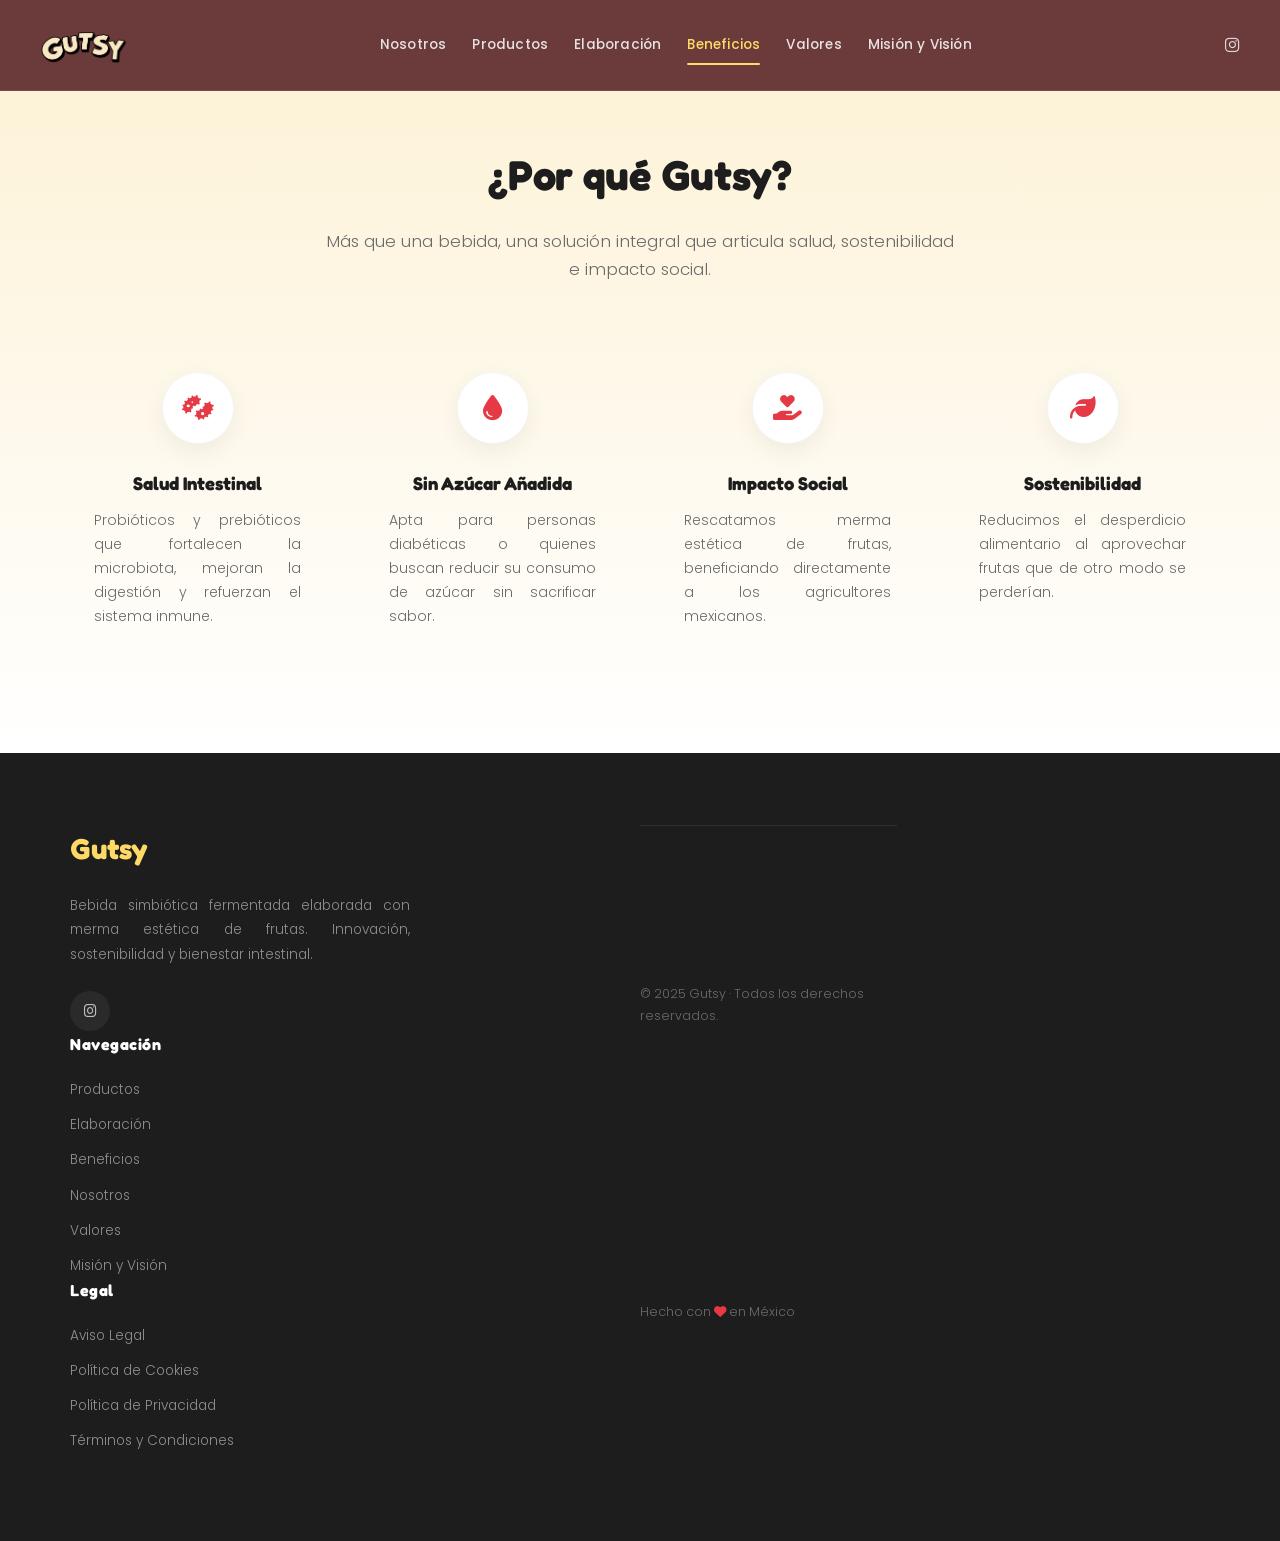
==== beneficios.html @ 9790ec5c "Carga de arcchivos" ====
<!DOCTYPE html>
<html lang="es" class="no-js">
<head>
    <meta charset="UTF-8" />
    <meta name="viewport" content="width=device-width, initial-scale=1, maximum-scale=1, user-scalable=0">
    <meta name="theme-color" content="#6B3A3A"/>
    <title>GUTSY | Beneficios</title>
    <meta name="description" content="Descubre los beneficios de las bebidas simbióticas fermentadas de Gutsy.">
    <link rel="icon" type="image/png" href="Img/Icono.png">

    <link rel="preconnect" href="https://fonts.googleapis.com">
    <link rel="preconnect" href="https://fonts.gstatic.com" crossorigin>
    <link href="https://fonts.googleapis.com/css2?family=Poppins:wght@300;400;500;600;700&family=Fredoka+One&display=swap" rel="stylesheet">
    <link rel="stylesheet" href="https://cdnjs.cloudflare.com/ajax/libs/font-awesome/6.5.0/css/all.min.css">
    <link rel="stylesheet" href="style/estilos.css">
</head>
<body>

    <div id="top"></div>

    <!-- ===== HEADER ===== -->
    <header class="header" id="header">
        <div class="header-inner">
            <a href="index.html" class="logo-left">
                <img src="Img/Logotipo.png" alt="Gutsy" class="logo-img">
            </a>

            <nav class="nav-main">
                <a href="nosotros.html">Nosotros</a>
                <a href="productos.html">Productos</a>
                <a href="elaboracion.html">Elaboración</a>
                <a href="beneficios.html" class="active">Beneficios</a>
                <a href="valores.html">Valores</a>
                <a href="mision-vision.html">Misión y Visión</a>
            </nav>

            <div class="nav-icons">
                <a href="https://www.instagram.com/TU_USUARIO" target="_blank" rel="noopener" aria-label="Instagram"><i class="fab fa-instagram"></i></a>
                <!-- <a href="https://www.tiktok.com/@TU_USUARIO" target="_blank" rel="noopener" aria-label="TikTok"><i class="fab fa-tiktok"></i></a>
                <a href="https://www.facebook.com/TU_PAGINA" target="_blank" rel="noopener" aria-label="Facebook"><i class="fab fa-facebook-f"></i></a> -->
                <button class="menu-toggle" id="menuToggle" aria-label="Menú">
                    <i class="fas fa-bars"></i>
                </button>
            </div>
        </div>
    </header>

    <!-- Mobile Nav -->
    <nav class="nav-mobile" id="navMobile">
        <a href="nosotros.html">Nosotros</a>
        <a href="productos.html">Productos</a>
        <a href="elaboracion.html">Elaboración</a>
        <a href="beneficios.html" class="active">Beneficios</a>
        <a href="valores.html">Valores</a>
        <a href="mision-vision.html">Misión y Visión</a>
    </nav>

    <!-- ===== BENEFICIOS ===== -->
    <section class="section beneficios page-section">
        <div class="section-inner">
            <h2 class="section-title">¿Por qué Gutsy?</h2>
            <p class="section-subtitle">Más que una bebida, una solución integral que articula salud, sostenibilidad e impacto social.</p>

            <div class="beneficios-grid">
                <div class="beneficio-item fade-in">
                    <div class="beneficio-icon"><i class="fas fa-bacteria"></i></div>
                    <h3>Salud Intestinal</h3>
                    <p>Probióticos y prebióticos que fortalecen la microbiota, mejoran la digestión y refuerzan el sistema inmune.</p>
                </div>

                <div class="beneficio-item fade-in">
                    <div class="beneficio-icon"><i class="fas fa-droplet"></i></div>
                    <h3>Sin Azúcar Añadida</h3>
                    <p>Apta para personas diabéticas o quienes buscan reducir su consumo de azúcar sin sacrificar sabor.</p>
                </div>

                <div class="beneficio-item fade-in">
                    <div class="beneficio-icon"><i class="fas fa-hand-holding-heart"></i></div>
                    <h3>Impacto Social</h3>
                    <p>Rescatamos merma estética de frutas, beneficiando directamente a los agricultores mexicanos.</p>
                </div>

                <div class="beneficio-item fade-in">
                    <div class="beneficio-icon"><i class="fas fa-leaf"></i></div>
                    <h3>Sostenibilidad</h3>
                    <p>Reducimos el desperdicio alimentario al aprovechar frutas que de otro modo se perderían.</p>
                </div>
            </div>
        </div>
    </section>

    <!-- ===== FOOTER ===== -->
    <footer class="footer">
        <div class="footer-inner">
            <div class="footer-grid">
                <div class="footer-brand">
                    <h3 style="font-family: var(--font-display); font-size: 1.8rem; color: var(--gutsy-yellow);">Gutsy</h3>
                    <p>Bebida simbiótica fermentada elaborada con merma estética de frutas. Innovación, sostenibilidad y bienestar intestinal.</p>
                    <div class="footer-social">
                        <a href="https://www.instagram.com/TU_USUARIO" target="_blank" rel="noopener" aria-label="Instagram"><i class="fab fa-instagram"></i></a>
                        <!-- <a href="https://www.tiktok.com/@TU_USUARIO" target="_blank" rel="noopener" aria-label="TikTok"><i class="fab fa-tiktok"></i></a>
                        <a href="https://www.facebook.com/TU_PAGINA" target="_blank" rel="noopener" aria-label="Facebook"><i class="fab fa-facebook-f"></i></a>
                    </div> -->
                </div>

                <div>
                    <h4>Navegación</h4>
                    <div class="footer-links">
                        <a href="productos.html">Productos</a>
                        <a href="elaboracion.html">Elaboración</a>
                        <a href="beneficios.html">Beneficios</a>
                        <a href="nosotros.html">Nosotros</a>
                        <a href="valores.html">Valores</a>
                        <a href="mision-vision.html">Misión y Visión</a>
                    </div>
                </div>

                <div>
                    <h4>Legal</h4>
                    <div class="footer-links">
                        <a href="#">Aviso Legal</a>
                        <a href="#">Política de Cookies</a>
                        <a href="#">Política de Privacidad</a>
                        <a href="#">Términos y Condiciones</a>
                    </div>
                </div>
            </div>

            <div class="footer-bottom">
                <span>© 2025 Gutsy · Todos los derechos reservados.</span>
                <span>Hecho con <i class="fas fa-heart" style="color: var(--gutsy-red);"></i> en México</span>
            </div>
        </div>
    </footer>

    <button class="scroll-top" id="scrollTop" aria-label="Volver arriba">
        <i class="fas fa-chevron-up"></i>
    </button>

    <script>
        const menuToggle = document.getElementById('menuToggle');
        const navMobile = document.getElementById('navMobile');

        menuToggle.addEventListener('click', () => {
            navMobile.classList.toggle('active');
            const icon = menuToggle.querySelector('i');
            if (navMobile.classList.contains('active')) {
                icon.classList.remove('fa-bars');
                icon.classList.add('fa-times');
            } else {
                icon.classList.remove('fa-times');
                icon.classList.add('fa-bars');
            }
        });

        const scrollTop = document.getElementById('scrollTop');
        window.addEventListener('scroll', () => {
            if (window.scrollY > 400) scrollTop.classList.add('visible');
            else scrollTop.classList.remove('visible');
        });
        scrollTop.addEventListener('click', () => window.scrollTo({ top: 0, behavior: 'smooth' }));

        const header = document.getElementById('header');
        window.addEventListener('scroll', () => {
            if (window.scrollY > 50) header.style.boxShadow = '0 4px 30px rgba(0,0,0,0.2)';
            else header.style.boxShadow = 'none';
        });

        const fadeElements = document.querySelectorAll('.fade-in');
        const fadeObserver = new IntersectionObserver((entries) => {
            entries.forEach(entry => {
                if (entry.isIntersecting) {
                    entry.target.classList.add('visible');
                    fadeObserver.unobserve(entry.target);
                }
            });
        }, { threshold: 0.1, rootMargin: '0px 0px -50px 0px' });
        fadeElements.forEach(el => fadeObserver.observe(el));
    </script>

</body>
</html>
---- style/estilos.css ----
/* ===== RESET Y VARIABLES ===== */
* {
    margin: 0;
    padding: 0;
    box-sizing: border-box;
}

:root {
    --gutsy-yellow: #FFD966;
    --gutsy-yellow-light: #fcecbb;
    --gutsy-red: #E63946;
    --gutsy-red-dark: #C1121F;
    --gutsy-orange: #F4A261;
    --gutsy-green: #2A9D8F;
    --gutsy-dark: #1D1D1D;
    --gutsy-gray: #4A4A4A;
    --gutsy-gray-light: #6B6B6B;
    --gutsy-cream: #fdf1d3;
    --gutsy-white: #FFFFFF;
    --gutsy-brown: #6B3A3A;
    --font-display: 'Fredoka One', cursive;
    --font-body: 'Poppins', sans-serif;
}

html {
    scroll-behavior: smooth;
}

body {
    font-family: var(--font-body);
    color: var(--gutsy-dark);
    background-color: var(--gutsy-white);
    overflow-x: hidden;
    line-height: 1.7;
    font-weight: 400;
}

p {
    text-align: justify;
    text-justify: inter-word;
}

img {
    max-width: 100%;
    height: auto;
    display: block;
}

a {
    text-decoration: none;
    color: inherit;
}

ul {
    list-style: none;
}

/* ===== HEADER ===== */
.header {
    position: fixed;
    top: 0;
    left: 0;
    width: 100%;
    z-index: 1000;
    background-color: var(--gutsy-brown);
    transition: all 0.3s ease;
    border-bottom: 1px solid rgba(255, 255, 255, 0.08);
}

.header-inner {
    max-width: 1400px;
    margin: 0 auto;
    padding: 0 40px;
    display: flex;
    align-items: center;
    justify-content: space-between;
    height: 90px;
    gap: 32px;
}

.logo-left {
    display: flex;
    align-items: center;
    flex-shrink: 0;
}

.logo-img {
    height: 65px;
    width: auto;
    transition: height 0.3s ease;
}

.nav-main {
    display: flex;
    align-items: center;
    gap: 26px;
    flex: 1;
    justify-content: center;
}

.nav-main a {
    font-weight: 500;
    font-size: 0.85rem;
    color: rgba(255, 255, 255, 0.85);
    transition: color 0.3s;
    position: relative;
    letter-spacing: 0.2px;
    white-space: nowrap;
    padding: 8px 0;
}

.nav-main a::after {
    content: '';
    position: absolute;
    bottom: 0;
    left: 0;
    width: 0;
    height: 2px;
    background-color: var(--gutsy-yellow);
    border-radius: 2px;
    transition: width 0.3s;
}

.nav-main a:hover::after,
.nav-main a.active::after {
    width: 100%;
}

.nav-main a:hover,
.nav-main a.active {
    color: var(--gutsy-yellow);
}

.nav-icons {
    display: flex;
    align-items: center;
    gap: 16px;
    flex-shrink: 0;
}

.nav-icons a {
    font-size: 1.05rem;
    color: rgba(255, 255, 255, 0.8);
    transition: color 0.3s, transform 0.3s;
    padding: 8px 0;
}

.nav-icons a:hover {
    color: var(--gutsy-yellow);
    transform: scale(1.1);
}

.menu-toggle {
    display: none;
    background: none;
    border: none;
    font-size: 1.4rem;
    color: #FFFFFF;
    cursor: pointer;
}

.nav-mobile {
    display: none;
    position: fixed;
    top: 90px;
    left: 0;
    width: 100%;
    background-color: var(--gutsy-brown);
    padding: 32px;
    box-shadow: 0 20px 40px rgba(0, 0, 0, 0.2);
    flex-direction: column;
    gap: 8px;
    z-index: 999;
}

.nav-mobile.active {
    display: flex;
}

.nav-mobile a {
    font-weight: 500;
    font-size: 1rem;
    padding: 14px 0;
    border-bottom: 1px solid rgba(255, 255, 255, 0.08);
    color: rgba(255, 255, 255, 0.85);
    transition: color 0.3s;
}

.nav-mobile a:hover,
.nav-mobile a.active {
    color: var(--gutsy-yellow);
}

.nav-mobile a:last-child {
    border-bottom: none;
}

/* ===== CARRUSEL HERO ===== */
.hero-carrusel {
    margin-top: 90px;
    position: relative;
    width: 100%;
    height: calc(100vh - 90px);
    min-height: 600px;
    max-height: 800px;
    overflow: hidden;
    background: var(--gutsy-red);
}

.slides-container {
    position: relative;
    width: 100%;
    height: 100%;
}

.slide {
    position: absolute;
    top: 0;
    left: 0;
    width: 100%;
    height: 100%;
    opacity: 0;
    visibility: hidden;
    transition: opacity 0.8s ease, visibility 0.8s ease;
    display: grid;
    grid-template-columns: 1fr 1fr;
    align-items: center;
    padding: 0 80px;
    gap: 60px;
}

.slide.active {
    opacity: 1;
    visibility: visible;
    z-index: 2;
}

.slide:nth-child(1) { background: linear-gradient(135deg, #E76F51 0%, #6B3A3A 100%); }
.slide:nth-child(2) { background: linear-gradient(135deg, #F4B942 0%, #E76F51 100%); }
.slide:nth-child(3) { background: linear-gradient(135deg, #5AA88E 0%, #2E5A4A 100%); }
.slide:nth-child(4) { background: linear-gradient(135deg, #fcda95 5%, #F4B942 100%); }

.slide-image {
    display: flex;
    align-items: center;
    justify-content: center;
    position: relative;
    z-index: 2;
    height: 100%;
    padding: 40px 0;
}

.slide-image img {
    max-height: 90%;
    max-width: 95%;
    width: auto;
    height: auto;
    object-fit: contain;
    filter: drop-shadow(0 30px 60px rgba(0, 0, 0, 0.35));
    border-radius: 12px;
    animation: floatImage 4s ease-in-out infinite;
}

@keyframes floatImage {
    0%, 100% { transform: translateY(0); }
    50% { transform: translateY(-12px); }
}

.slide-content {
    color: var(--gutsy-white);
    position: relative;
    z-index: 2;
    max-width: 520px;
}

.slide-content .slide-tag {
    display: inline-block;
    background: rgba(255, 255, 255, 0.2);
    backdrop-filter: blur(10px);
    padding: 8px 20px;
    border-radius: 50px;
    font-size: 0.75rem;
    font-weight: 600;
    letter-spacing: 1.5px;
    text-transform: uppercase;
    margin-bottom: 24px;
    border: 1px solid rgba(255, 255, 255, 0.25);
}

.slide-content h2 {
    font-family: var(--font-display);
    font-size: clamp(2rem, 3.5vw, 3.2rem);
    line-height: 1.15;
    margin-bottom: 20px;
    text-shadow:
        0 2px 4px rgba(0, 0, 0, 0.25),
        0 4px 12px rgba(0, 0, 0, 0.15);
}

.slide-content p {
    font-size: 1.05rem;
    line-height: 1.7;
    margin-bottom: 32px;
    opacity: 1;
    font-weight: 400;
    text-shadow: 0 1px 3px rgba(0, 0, 0, 0.25);
}

.slide-link {
    display: inline-flex;
    align-items: center;
    gap: 10px;
    font-weight: 600;
    font-size: 0.95rem;
    color: var(--gutsy-white);
    border-bottom: 2px solid var(--gutsy-white);
    padding-bottom: 4px;
    transition: all 0.3s;
}

.slide-link i {
    transition: transform 0.3s;
}

.slide-link:hover i {
    transform: translateX(6px);
}

.slide-link:hover {
    gap: 16px;
}

.carrusel-nav {
    position: absolute;
    bottom: 40px;
    left: 50%;
    transform: translateX(-50%);
    display: flex;
    align-items: center;
    gap: 24px;
    z-index: 10;
}

.carrusel-arrow {
    width: 48px;
    height: 48px;
    border-radius: 50%;
    background: rgba(255, 255, 255, 0.15);
    backdrop-filter: blur(10px);
    border: 1px solid rgba(255, 255, 255, 0.3);
    color: var(--gutsy-white);
    font-size: 1rem;
    cursor: pointer;
    display: flex;
    align-items: center;
    justify-content: center;
    transition: all 0.3s;
}

.carrusel-arrow:hover {
    background: var(--gutsy-white);
    color: var(--gutsy-dark);
    transform: scale(1.1);
}

.carrusel-dots {
    display: flex;
    gap: 12px;
    align-items: center;
}

.dot {
    width: 10px;
    height: 10px;
    border-radius: 50%;
    background: rgba(255, 255, 255, 0.4);
    cursor: pointer;
    transition: all 0.3s;
    border: none;
    padding: 0;
}

.dot.active {
    background: var(--gutsy-white);
    width: 32px;
    border-radius: 6px;
}

.dot:hover {
    background: rgba(255, 255, 255, 0.8);
}

/* ===== SECCIONES ===== */
.section {
    padding: 100px 32px;
    scroll-margin-top: 90px;
}

.section-inner {
    max-width: 1140px;
    margin: 0 auto;
}

.section-title {
    font-family: var(--font-display);
    font-size: clamp(1.8rem, 3.5vw, 2.6rem);
    color: var(--gutsy-dark);
    text-align: center;
    margin-bottom: 16px;
    letter-spacing: -0.3px;
}

.section-subtitle {
    text-align: center;
    color: var(--gutsy-gray-light);
    font-size: 1.05rem;
    max-width: 640px;
    margin: 0 auto 64px;
    font-weight: 300;
    line-height: 1.7;
}

/* Página con padding superior para el header fijo */
.page-section {
    padding-top: 140px;
}

/* ===== PRODUCTOS ===== */
.productos {
    background-color: var(--gutsy-white);
}

.productos-grid {
    display: grid;
    grid-template-columns: repeat(auto-fit, minmax(300px, 1fr));
    gap: 32px;
    max-width: 1000px;
    margin: 0 auto;
}

.producto-card {
    background: var(--gutsy-cream);
    border-radius: 20px;
    padding: 48px 32px;
    text-align: center;
    transition: all 0.3s;
    border: 2px solid transparent;
}

.producto-card:hover {
    transform: translateY(-8px);
    border-color: var(--gutsy-yellow);
    box-shadow: 0 20px 50px rgba(0, 0, 0, 0.1);
}

.producto-imagen {
    width: 160px;
    height: 160px;
    margin: 0 auto 24px;
    display: block;
    object-fit: contain;
    transition: transform 0.4s ease;
}

.producto-card:hover .producto-imagen {
    transform: scale(1.1) rotate(-3deg);
}

.producto-card h3 {
    font-family: var(--font-display);
    font-size: 1.6rem;
    margin-bottom: 12px;
    color: var(--gutsy-dark);
}

.producto-card p {
    font-size: 0.95rem;
    color: var(--gutsy-gray-light);
    line-height: 1.8;
    font-weight: 300;
}

/* ===== BENEFICIOS ===== */
.beneficios {
    background: linear-gradient(180deg, var(--gutsy-cream) 0%, var(--gutsy-white) 100%);
}

.beneficios-grid {
    display: grid;
    grid-template-columns: repeat(auto-fit, minmax(240px, 1fr));
    gap: 40px;
}

.beneficio-item {
    text-align: center;
    padding: 24px;
}

.beneficio-icon {
    width: 72px;
    height: 72px;
    background: var(--gutsy-white);
    border-radius: 50%;
    display: flex;
    align-items: center;
    justify-content: center;
    margin: 0 auto 24px;
    font-size: 1.6rem;
    color: var(--gutsy-red);
    box-shadow: 0 8px 24px rgba(0, 0, 0, 0.06);
    border: 1px solid rgba(0, 0, 0, 0.04);
}

.beneficio-item h3 {
    font-family: var(--font-display);
    font-size: 1.15rem;
    margin-bottom: 10px;
    color: var(--gutsy-dark);
}

.beneficio-item p {
    font-size: 0.88rem;
    color: var(--gutsy-gray-light);
    line-height: 1.7;
    font-weight: 300;
}

/* ===== ELABORACIÓN ===== */
.elaboracion {
    background-color: var(--gutsy-white);
}

.elaboracion-grid {
    display: grid;
    grid-template-columns: repeat(auto-fit, minmax(240px, 1fr));
    gap: 32px;
    position: relative;
}

.paso-card {
    background: var(--gutsy-cream);
    border-radius: 18px;
    padding: 40px 28px;
    text-align: center;
    position: relative;
    transition: all 0.3s;
    border-top: 4px solid var(--gutsy-yellow);
}

.paso-card:hover {
    transform: translateY(-6px);
    box-shadow: 0 16px 40px rgba(0, 0, 0, 0.08);
}

.paso-numero {
    position: absolute;
    top: -20px;
    left: 50%;
    transform: translateX(-50%);
    width: 48px;
    height: 48px;
    background: var(--gutsy-red);
    color: var(--gutsy-white);
    border-radius: 50%;
    display: flex;
    align-items: center;
    justify-content: center;
    font-family: var(--font-display);
    font-size: 1.3rem;
    box-shadow: 0 6px 20px rgba(230, 57, 70, 0.3);
}

.paso-imagen {
    width: 100%;
    height: 140px;
    margin: 0 auto 20px;
    display: flex;
    align-items: center;
    justify-content: center;
    overflow: hidden;
    border-radius: 12px;
}

.paso-imagen img {
    max-width: 100%;
    max-height: 100%;
    width: auto;
    height: auto;
    object-fit: contain;
    display: block;
    transition: transform 0.4s ease;
}

.paso-card:hover .paso-imagen img {
    transform: scale(1.06);
}

.paso-card h3 {
    font-family: var(--font-display);
    font-size: 1.2rem;
    margin-bottom: 12px;
    color: var(--gutsy-dark);
}

.paso-card p {
    font-size: 0.88rem;
    color: var(--gutsy-gray-light);
    line-height: 1.7;
    font-weight: 300;
}

/* ===== NOSOTROS ===== */
.nosotros {
    background-color: var(--gutsy-white);
}

.nosotros-content {
    display: grid;
    grid-template-columns: 1fr 1fr;
    gap: 72px;
    align-items: center;
}

.nosotros-text h2 {
    font-family: var(--font-display);
    font-size: 2.2rem;
    margin-bottom: 24px;
    color: var(--gutsy-dark);
    letter-spacing: -0.3px;
}

.nosotros-text p {
    color: var(--gutsy-gray-light);
    margin-bottom: 18px;
    font-size: 0.95rem;
    font-weight: 300;
    line-height: 1.8;
}

.nosotros-text .highlight {
    background: var(--gutsy-yellow-light);
    padding: 2px 8px;
    border-radius: 4px;
    font-weight: 500;
    color: var(--gutsy-dark);
}

.nosotros-img {
    background: var(--gutsy-yellow-light);
    border-radius: 20px;
    padding: 24px;
    display: flex;
    align-items: center;
    justify-content: center;
    min-height: 400px;
}

.nosotros-img img {
    max-width: 100%;
    max-height: 500px;
    border-radius: 12px;
    object-fit: contain;
}

/* ===== VALORES ===== */
.valores {
    background: linear-gradient(180deg, var(--gutsy-cream) 0%, var(--gutsy-white) 100%);
}

.valores .section-title {
    color: var(--gutsy-dark);
}

.valores-grid {
    display: grid;
    grid-template-columns: repeat(auto-fit, minmax(220px, 1fr));
    gap: 24px;
}

.valor-card {
    background: var(--gutsy-white);
    border-radius: 16px;
    padding: 32px 24px;
    text-align: center;
    border-top: 4px solid var(--gutsy-yellow);
    box-shadow: 0 8px 24px rgba(0, 0, 0, 0.05);
    transition: all 0.3s;
}

.valor-card:hover {
    transform: translateY(-6px);
    box-shadow: 0 16px 40px rgba(0, 0, 0, 0.1);
}

.valor-card i {
    font-size: 2rem;
    margin-bottom: 18px;
    color: var(--gutsy-red);
}

.valor-card h3 {
    font-family: var(--font-display);
    font-size: 1.15rem;
    margin-bottom: 10px;
    color: var(--gutsy-dark);
}

.valor-card p {
    font-size: 0.85rem;
    color: var(--gutsy-gray-light);
    line-height: 1.7;
    font-weight: 300;
}

/* ============================================================
   ===== MISIÓN / VISIÓN (estilo card con imagen superior) =====
   ============================================================ */

.mv {
    background-color: var(--gutsy-white);
}

.mv-grid {
    display: grid;
    grid-template-columns: 1fr 1fr;
    gap: 32px;
    max-width: 1000px;
    margin: 0 auto;
}

.mv-card {
    background: var(--gutsy-cream);
    border-radius: 20px;
    overflow: hidden;
    box-shadow: 0 12px 32px rgba(0, 0, 0, 0.06);
    transition: transform 0.3s ease, box-shadow 0.3s ease;
    display: flex;
    flex-direction: column;
}

.mv-card:hover {
    transform: translateY(-6px);
    box-shadow: 0 20px 48px rgba(0, 0, 0, 0.12);
}

/* Imagen superior que ocupa todo el ancho */
.mv-card-image {
    width: 100%;
    height: 240px;
    overflow: hidden;
    position: relative;
}

.mv-card-image img {
    width: 100%;
    height: 100%;
    object-fit: cover;
    object-position: center;
    display: block;
    transition: transform 0.6s ease;
}

.mv-card:hover .mv-card-image img {
    transform: scale(1.05);
}

/* Cuerpo de la card (texto) */
.mv-card-body {
    padding: 40px 36px 44px;
    flex: 1;
    display: flex;
    flex-direction: column;
}

.mv-card-body h3 {
    font-family: var(--font-display);
    font-size: 1.8rem;
    margin-bottom: 16px;
    color: var(--gutsy-dark);
    letter-spacing: -0.3px;
}

.mv-card-body p {
    color: var(--gutsy-gray-light);
    font-size: 0.95rem;
    font-weight: 300;
    line-height: 1.8;
    text-align: justify;
    text-justify: inter-word;
}

/* ===== FOOTER ===== */
.footer {
    background: var(--gutsy-dark);
    color: var(--gutsy-white);
    padding: 72px 32px 32px;
}

.footer-inner {
    max-width: 1140px;
    margin: 0 auto;
}

.footer-grid {
    display: grid;
    grid-template-columns: 2fr 1fr 1fr;
    gap: 56px;
    margin-bottom: 56px;
}

.footer-brand p {
    color: rgba(255, 255, 255, 0.5);
    font-size: 0.85rem;
    margin-top: 20px;
    max-width: 340px;
    font-weight: 300;
    line-height: 1.8;
}

.footer h4 {
    font-family: var(--font-display);
    font-size: 1rem;
    margin-bottom: 20px;
    color: var(--gutsy-white);
    letter-spacing: 0.5px;
}

.footer-links {
    display: flex;
    flex-direction: column;
    gap: 12px;
}

.footer-links a {
    color: rgba(255, 255, 255, 0.5);
    font-size: 0.85rem;
    transition: color 0.3s;
    font-weight: 300;
}

.footer-links a:hover {
    color: var(--gutsy-yellow);
}

.footer-social {
    display: flex;
    gap: 12px;
    margin-top: 24px;
}

.footer-social a {
    width: 40px;
    height: 40px;
    background: rgba(255, 255, 255, 0.06);
    border-radius: 50%;
    display: flex;
    align-items: center;
    justify-content: center;
    color: rgba(255, 255, 255, 0.7);
    transition: all 0.3s;
    font-size: 0.9rem;
}

.footer-social a:hover {
    background: var(--gutsy-yellow);
    color: var(--gutsy-dark);
    transform: translateY(-3px);
}

.footer-bottom {
    border-top: 1px solid rgba(255, 255, 255, 0.08);
    padding-top: 28px;
    display: flex;
    justify-content: space-between;
    align-items: center;
    flex-wrap: wrap;
    gap: 16px;
    font-size: 0.78rem;
    color: rgba(255, 255, 255, 0.35);
    font-weight: 300;
}

.footer-bottom a {
    color: rgba(255, 255, 255, 0.35);
    transition: color 0.3s;
}

.footer-bottom a:hover {
    color: var(--gutsy-yellow);
}

/* ===== SCROLL TOP ===== */
.scroll-top {
    position: fixed;
    bottom: 32px;
    right: 32px;
    width: 46px;
    height: 46px;
    background: var(--gutsy-brown);
    border-radius: 50%;
    display: flex;
    align-items: center;
    justify-content: center;
    color: var(--gutsy-white);
    font-size: 1rem;
    box-shadow: 0 4px 16px rgba(0, 0, 0, 0.15);
    z-index: 997;
    opacity: 0;
    visibility: hidden;
    transition: all 0.3s;
    cursor: pointer;
    border: none;
}

.scroll-top.visible {
    opacity: 1;
    visibility: visible;
}

.scroll-top:hover {
    background: var(--gutsy-yellow);
    color: var(--gutsy-dark);
    transform: translateY(-4px);
}

/* ============================================================
   ===== RESPONSIVE =====
   ============================================================ */

/* ===== TABLET GRANDE / LAPTOP PEQUEÑA (<= 1100px) ===== */
@media (max-width: 1100px) {
    .nav-main a {
        font-size: 0.75rem;
    }

    .header-inner {
        padding: 0 24px;
        gap: 16px;
    }

    .nav-main {
        gap: 16px;
    }
}

/* ===== TABLET / MÓVIL GRANDE (<= 900px) ===== */
@media (max-width: 900px) {
    /* Header */
    .nav-main {
        display: none;
    }

    .menu-toggle {
        display: block;
    }

    .header-inner {
        justify-content: space-between;
    }

    /* --- CARRUSEL EN MÓVIL --- */
    .hero-carrusel {
        height: auto;
        min-height: auto;
        max-height: none;
    }

    .slides-container {
        position: relative;
        width: 100%;
        height: auto;
        min-height: calc(100vh - 90px);
    }

    .slide {
        position: absolute;
        top: 0;
        left: 0;
        width: 100%;
        height: 100%;
        min-height: calc(100vh - 90px);
        display: flex;
        flex-direction: column;
        justify-content: center;
        align-items: center;
        text-align: center;
        padding: 32px 24px 100px;
        gap: 20px;
    }

    .slide-image {
        display: flex;
        align-items: center;
        justify-content: center;
        height: auto;
        max-height: none;
        padding: 0;
        margin: 0;
        width: 100%;
    }

    .slide-image img {
        max-height: 260px;
        max-width: 80%;
        width: auto;
        height: auto;
        animation: floatImage 4s ease-in-out infinite;
        filter: drop-shadow(0 20px 40px rgba(0, 0, 0, 0.3));
    }

    .slide-content {
        max-width: 100%;
        width: 100%;
        margin: 0 auto;
        padding: 0;
    }

    .slide-content .slide-tag {
        display: inline-block;
        background: rgba(255, 255, 255, 0.25);
        backdrop-filter: blur(10px);
        padding: 8px 20px;
        border-radius: 50px;
        font-size: 0.75rem;
        font-weight: 700;
        letter-spacing: 1.5px;
        text-transform: uppercase;
        margin-bottom: 24px;
        border: 1px solid rgba(255, 255, 255, 0.4);
        text-shadow: 0 1px 2px rgba(0, 0, 0, 0.2);
    }

    .slide-content h2 {
        font-family: var(--font-display);
        font-size: clamp(2rem, 3.5vw, 3.2rem);
        line-height: 1.15;
        margin-bottom: 20px;
        text-shadow:
            0 2px 4px rgba(0, 0, 0, 0.25),
            0 4px 12px rgba(0, 0, 0, 0.15);
    }

    .slide-content p {
        font-size: 0.9rem;
        line-height: 1.6;
        margin-bottom: 22px;
    }

    .slide-link {
        display: inline-flex;
        align-items: center;
        gap: 10px;
        font-weight: 700;
        font-size: 0.95rem;
        color: var(--gutsy-white);
        border-bottom: 2px solid var(--gutsy-white);
        padding-bottom: 4px;
        transition: all 0.3s;
        text-shadow: 0 1px 3px rgba(0, 0, 0, 0.25);
    }

    /* Nav del carrusel */
    .carrusel-nav {
        bottom: 28px;
        gap: 18px;
    }

    .carrusel-arrow {
        width: 42px;
        height: 42px;
        font-size: 0.9rem;
    }

    /* Otras secciones */
    .nosotros-content,
    .mv-grid {
        grid-template-columns: 1fr;
        gap: 32px;
    }

    .footer-grid {
        grid-template-columns: 1fr;
        gap: 40px;
    }

    .section {
        padding: 72px 24px;
    }

    .page-section {
        padding-top: 120px;
    }

    .section-subtitle {
        margin-bottom: 48px;
    }

    /* Cards MV */
    .mv-card-image {
        height: 220px;
    }
}

/* ===== MÓVIL (<= 600px) ===== */
@media (max-width: 600px) {
    /* Header */
    .header-inner {
        height: 72px;
        padding: 0 16px;
    }

    .logo-img {
        height: 48px;
    }

    .nav-mobile {
        top: 72px;
        padding: 24px;
    }

    /* --- CARRUSEL EN MÓVIL PEQUEÑO --- */
    .hero-carrusel {
        margin-top: 72px;
    }

    .slides-container {
        min-height: calc(100vh - 72px);
    }

    .slide {
        min-height: calc(100vh - 72px);
        padding: 24px 18px 90px;
        gap: 16px;
    }

    .slide-image img {
        max-height: 200px;
        max-width: 75%;
    }

    .slide-content .slide-tag {
        font-size: 0.65rem;
        padding: 5px 14px;
        letter-spacing: 1px;
        margin-bottom: 12px;
    }

    .slide-content h2 {
        font-size: 1.35rem;
        line-height: 1.25;
        margin-bottom: 10px;
    }

    .slide-content p {
        font-size: 0.82rem;
        line-height: 1.55;
        margin-bottom: 18px;
    }

    .slide-link {
        font-size: 0.8rem;
        gap: 6px;
    }

    .slide-link:hover {
        gap: 10px;
    }

    /* Nav del carrusel */
    .carrusel-nav {
        bottom: 18px;
        gap: 12px;
    }

    .carrusel-arrow {
        width: 36px;
        height: 36px;
        font-size: 0.8rem;
    }

    .dot {
        width: 8px;
        height: 8px;
    }

    .dot.active {
        width: 24px;
    }

    /* Secciones */
    .section {
        padding: 56px 18px;
    }

    .page-section {
        padding-top: 96px;
    }

    .section-title {
        font-size: 1.5rem;
    }

    .section-subtitle {
        font-size: 0.9rem;
        margin-bottom: 40px;
    }

    /* Productos */
    .productos-grid {
        grid-template-columns: 1fr;
        gap: 20px;
    }

    .producto-card {
        padding: 32px 24px;
    }

    .producto-imagen {
        width: 130px;
        height: 130px;
    }

    .producto-card h3 {
        font-size: 1.35rem;
    }

    .producto-card p {
        font-size: 0.88rem;
    }

    /* Beneficios */
    .beneficios-grid {
        gap: 24px;
    }

    /* Elaboración */
    .elaboracion-grid {
        gap: 40px 20px;
    }

    .paso-card {
        padding: 36px 22px;
    }

    /* Valores */
    .valores-grid {
        grid-template-columns: 1fr;
        gap: 18px;
    }

    /* ===== Cards MV en móvil ===== */
    .mv-grid {
        gap: 24px;
    }

    .mv-card {
        border-radius: 16px;
    }

    .mv-card-image {
        height: 190px;
    }

    .mv-card-body {
        padding: 28px 22px 32px;
    }

    .mv-card-body h3 {
        font-size: 1.5rem;
        margin-bottom: 12px;
    }

    .mv-card-body p {
        font-size: 0.88rem;
        line-height: 1.7;
    }

    /* Footer */
    .footer {
        padding: 56px 20px 24px;
    }

    .footer-grid {
        gap: 32px;
        margin-bottom: 40px;
    }

    .footer-bottom {
        justify-content: center;
        text-align: center;
    }

    /* Scroll top */
    .scroll-top {
        bottom: 20px;
        right: 20px;
        width: 42px;
        height: 42px;
    }
}

/* ===== MÓVIL MUY PEQUEÑO (<= 380px) ===== */
@media (max-width: 380px) {
    .slide-content h2 {
        font-size: 1.2rem;
    }

    .slide-content p {
        font-size: 0.78rem;
    }

    .slide-image img {
        max-height: 170px;
        max-width: 70%;
    }

    .logo-img {
        height: 42px;
    }

    .mv-card-image {
        height: 160px;
    }

    .mv-card-body {
        padding: 24px 18px 28px;
    }

    .mv-card-body h3 {
        font-size: 1.35rem;
    }
}

/* ===== ANIMACIONES ===== */
.fade-in {
    opacity: 0;
    transform: translateY(24px);
    transition: opacity 0.7s ease, transform 0.7s ease;
}

.fade-in.visible {
    opacity: 1;
    transform: translateY(0);
}
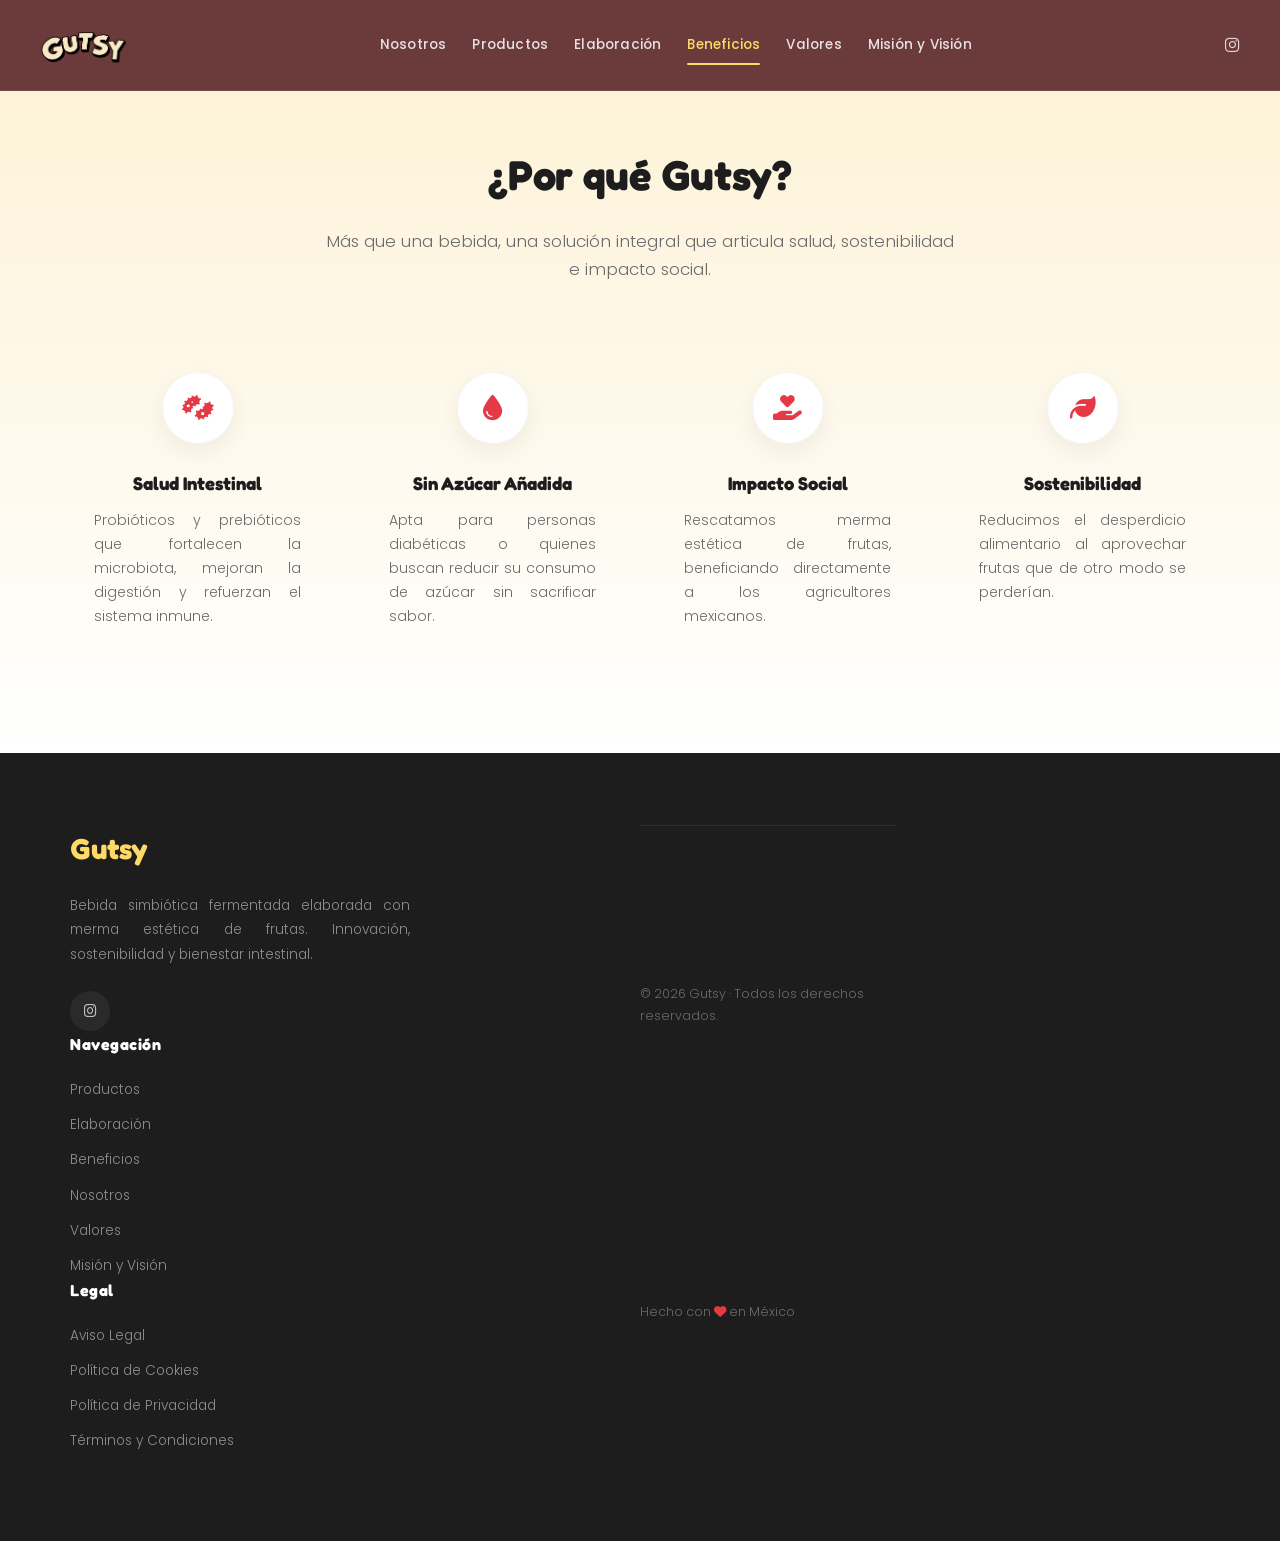
==== commit ec6d99d5: "insta" ====
--- a/beneficios.html
+++ b/beneficios.html
@@ -35,7 +35,7 @@
             </nav>
 
             <div class="nav-icons">
-                <a href="https://www.instagram.com/TU_USUARIO" target="_blank" rel="noopener" aria-label="Instagram"><i class="fab fa-instagram"></i></a>
+                <a href="https://www.instagram.com/gutsy_mbiotica/" target="_blank" rel="noopener" aria-label="Instagram"><i class="fab fa-instagram"></i></a>
                 <!-- <a href="https://www.tiktok.com/@TU_USUARIO" target="_blank" rel="noopener" aria-label="TikTok"><i class="fab fa-tiktok"></i></a>
                 <a href="https://www.facebook.com/TU_PAGINA" target="_blank" rel="noopener" aria-label="Facebook"><i class="fab fa-facebook-f"></i></a> -->
                 <button class="menu-toggle" id="menuToggle" aria-label="Menú">
@@ -98,7 +98,7 @@
                     <p>Bebida simbiótica fermentada elaborada con merma estética de frutas. Innovación, sostenibilidad y bienestar intestinal.</p>
                     <div class="footer-social">
                         <a href="https://www.instagram.com/TU_USUARIO" target="_blank" rel="noopener" aria-label="Instagram"><i class="fab fa-instagram"></i></a>
-                        <!-- <a href="https://www.tiktok.com/@TU_USUARIO" target="_blank" rel="noopener" aria-label="TikTok"><i class="fab fa-tiktok"></i></a>
+                        <!-- <a href="https://www.instagram.com/gutsy_mbiotica/" target="_blank" rel="noopener" aria-label="TikTok"><i class="fab fa-tiktok"></i></a>
                         <a href="https://www.facebook.com/TU_PAGINA" target="_blank" rel="noopener" aria-label="Facebook"><i class="fab fa-facebook-f"></i></a>
                     </div> -->
                 </div>
@@ -127,7 +127,7 @@
             </div>
 
             <div class="footer-bottom">
-                <span>© 2025 Gutsy · Todos los derechos reservados.</span>
+                <span>© 2026 Gutsy · Todos los derechos reservados.</span>
                 <span>Hecho con <i class="fas fa-heart" style="color: var(--gutsy-red);"></i> en México</span>
             </div>
         </div>
@@ -179,4 +179,4 @@
     </script>
 
 </body>
-</html>+</html>
